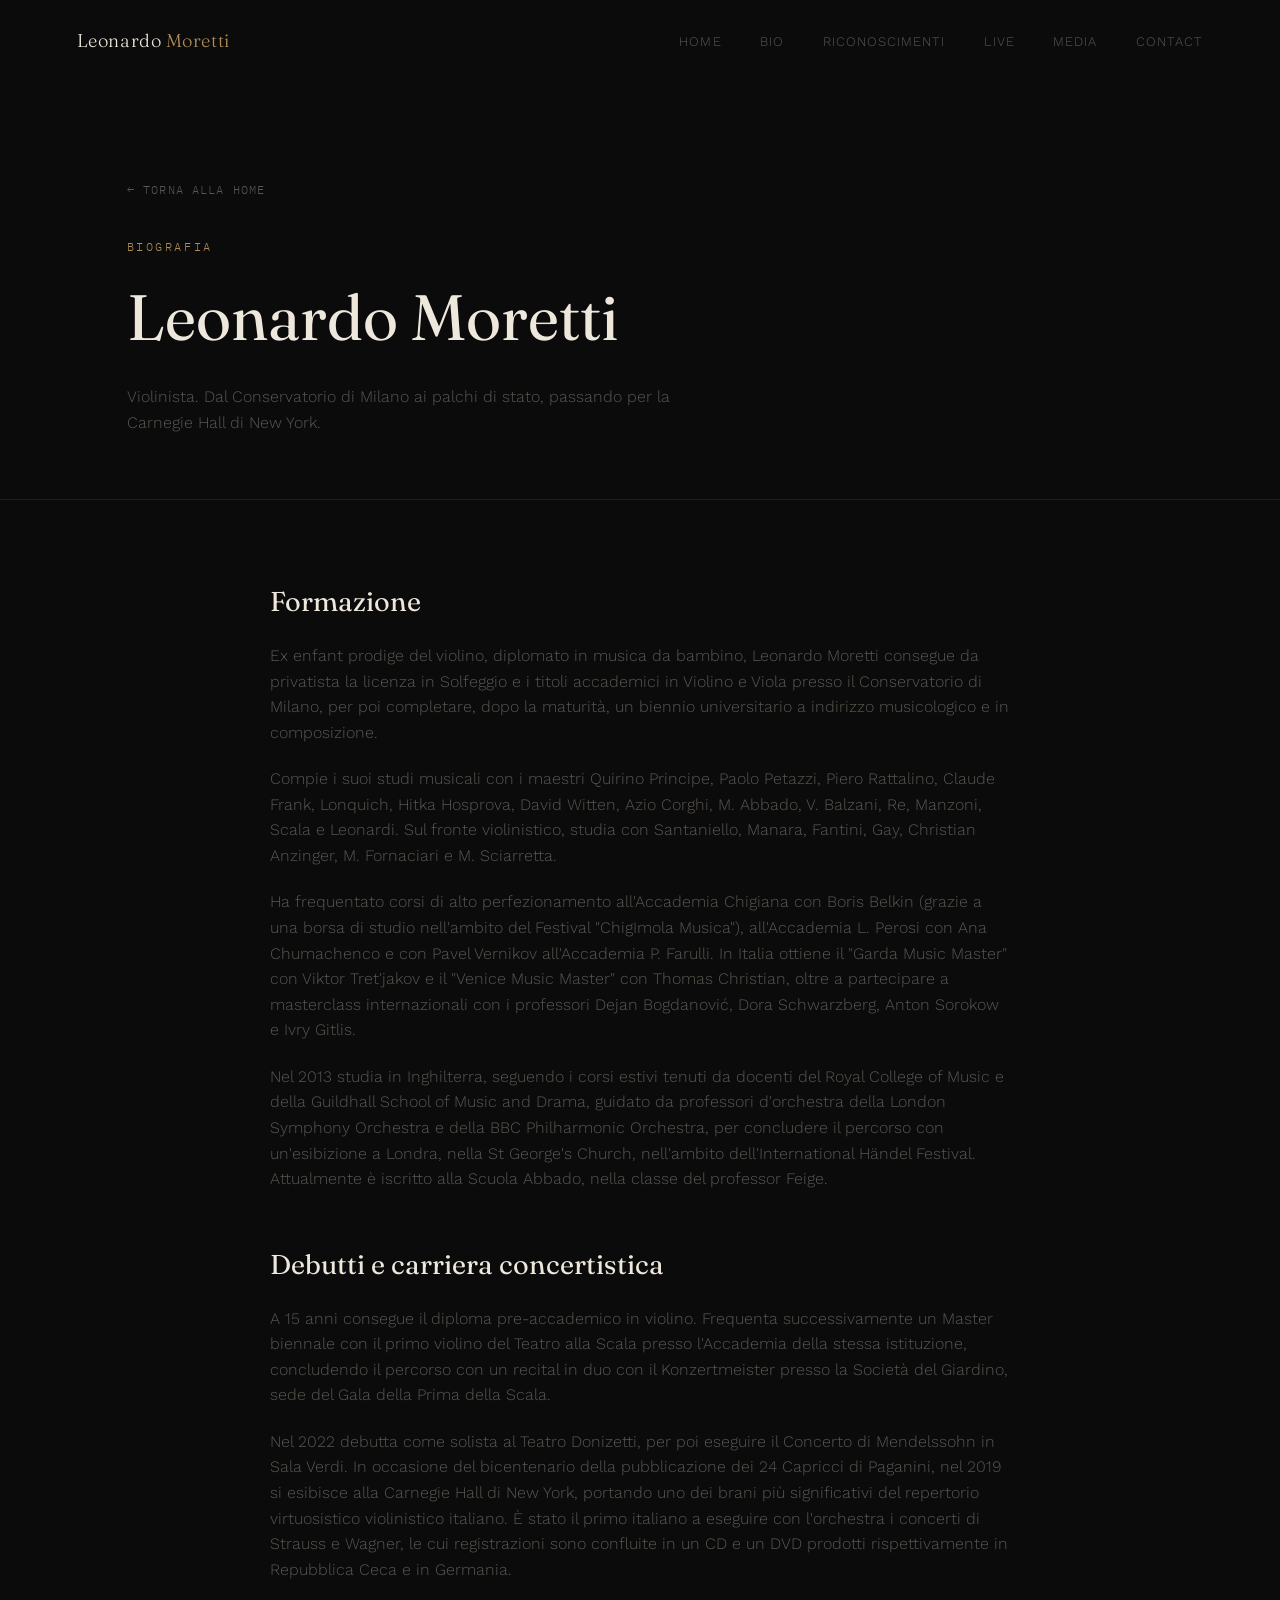
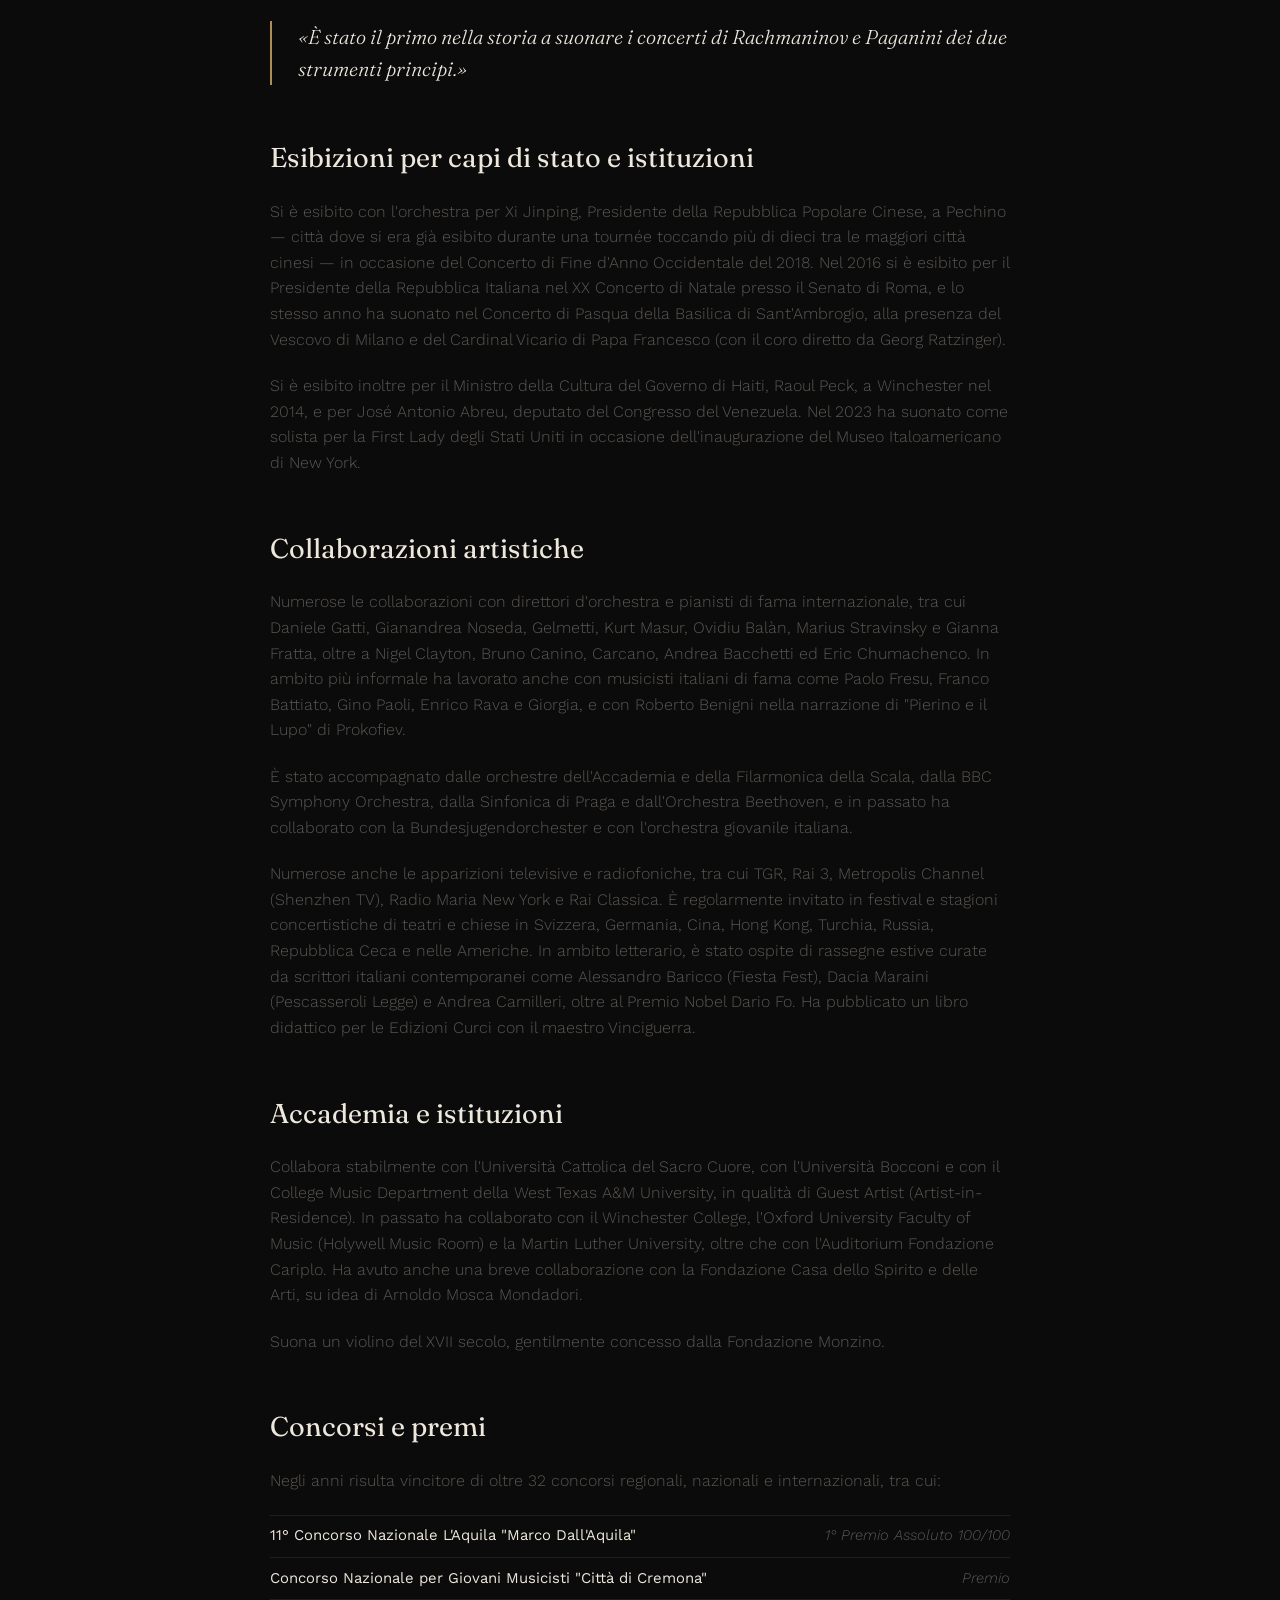
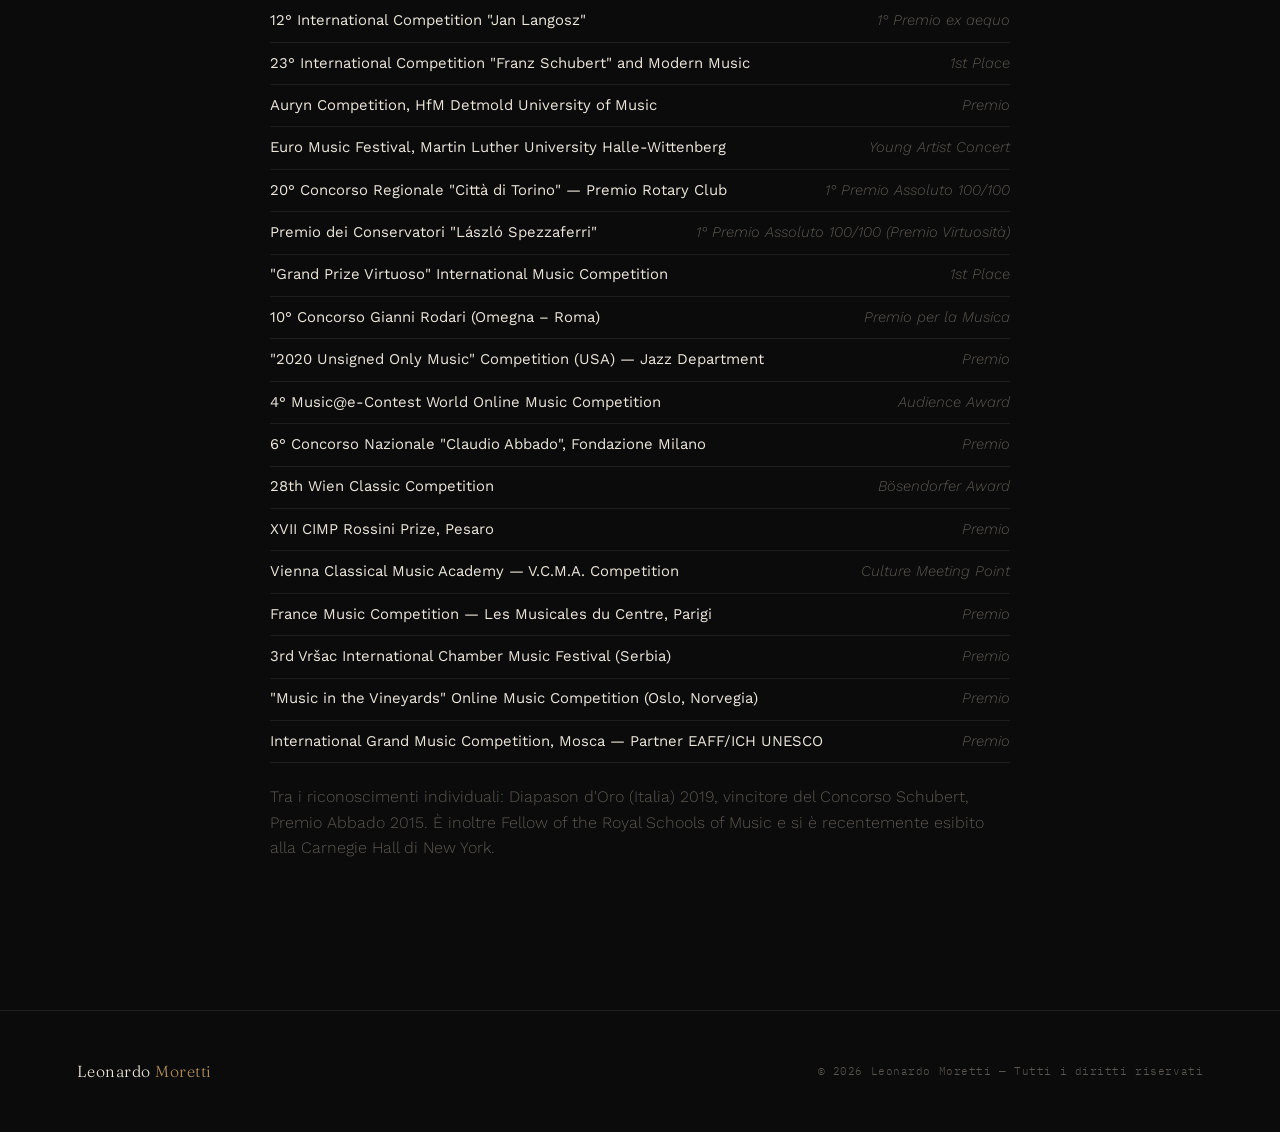
==== biografia.html @ a70b2c9a "Sito Leonardo Moretti: home, biografia, media, contatti" ====
<!DOCTYPE html>
<html lang="it">
<head>
<meta charset="UTF-8">
<meta name="viewport" content="width=device-width, initial-scale=1.0">
<title>Biografia — Leonardo Moretti</title>
<meta name="description" content="Biografia completa di Leonardo Moretti, violinista: formazione, debutti, esibizioni per capi di stato, collaborazioni e premi internazionali.">

<link rel="preconnect" href="https://fonts.googleapis.com">
<link rel="preconnect" href="https://fonts.gstatic.com" crossorigin>
<link href="https://fonts.googleapis.com/css2?family=Fraunces:opsz,wght@9..144,300;9..144,400;9..144,500;9..144,600&family=Work+Sans:wght@300;400;500;600&family=IBM+Plex+Mono:wght@400;500&display=swap" rel="stylesheet">
<link rel="stylesheet" href="css/styles.css">
</head>
<body>

<header id="siteHeader">
  <a href="index.html#top" class="logo">Leonardo <span>Moretti</span></a>
  <nav id="mainNav">
    <ul>
      <li><a href="index.html#top">Home</a></li>
      <li><a href="index.html#bio">Bio</a></li>
      <li><a href="index.html#awards">Riconoscimenti</a></li>
      <li><a href="index.html#live">Live</a></li>
      <li><a href="media.html">Media</a></li>
      <li><a href="contatti.html">Contact</a></li>
    </ul>
  </nav>
  <button class="nav-toggle" id="navToggle" aria-label="Apri il menu">
    <span></span><span></span><span></span>
  </button>
</header>

<main>
  <section class="page-hero">
    <div class="wrap">
      <a href="index.html#bio" class="back-link">← Torna alla home</a>
      <div class="eyebrow">Biografia</div>
      <h1>Leonardo Moretti</h1>
      <p>Violinista. Dal Conservatorio di Milano ai palchi di stato, passando per la Carnegie Hall di New York.</p>
    </div>
  </section>

  <article class="bio-article wrap">

    <h2>Formazione</h2>
    <p>Ex enfant prodige del violino, diplomato in musica da bambino, Leonardo Moretti consegue da privatista la licenza in Solfeggio e i titoli accademici in Violino e Viola presso il Conservatorio di Milano, per poi completare, dopo la maturità, un biennio universitario a indirizzo musicologico e in composizione.</p>
    <p>Compie i suoi studi musicali con i maestri Quirino Principe, Paolo Petazzi, Piero Rattalino, Claude Frank, Lonquich, Hitka Hosprova, David Witten, Azio Corghi, M. Abbado, V. Balzani, Re, Manzoni, Scala e Leonardi. Sul fronte violinistico, studia con Santaniello, Manara, Fantini, Gay, Christian Anzinger, M. Fornaciari e M. Sciarretta.</p>
    <p>Ha frequentato corsi di alto perfezionamento all'Accademia Chigiana con Boris Belkin (grazie a una borsa di studio nell'ambito del Festival "ChigImola Musica"), all'Accademia L. Perosi con Ana Chumachenco e con Pavel Vernikov all'Accademia P. Farulli. In Italia ottiene il "Garda Music Master" con Viktor Tret'jakov e il "Venice Music Master" con Thomas Christian, oltre a partecipare a masterclass internazionali con i professori Dejan Bogdanović, Dora Schwarzberg, Anton Sorokow e Ivry Gitlis.</p>
    <p>Nel 2013 studia in Inghilterra, seguendo i corsi estivi tenuti da docenti del Royal College of Music e della Guildhall School of Music and Drama, guidato da professori d'orchestra della London Symphony Orchestra e della BBC Philharmonic Orchestra, per concludere il percorso con un'esibizione a Londra, nella St George's Church, nell'ambito dell'International Händel Festival. Attualmente è iscritto alla Scuola Abbado, nella classe del professor Feige.</p>

    <h2>Debutti e carriera concertistica</h2>
    <p>A 15 anni consegue il diploma pre-accademico in violino. Frequenta successivamente un Master biennale con il primo violino del Teatro alla Scala presso l'Accademia della stessa istituzione, concludendo il percorso con un recital in duo con il Konzertmeister presso la Società del Giardino, sede del Gala della Prima della Scala.</p>
    <p>Nel 2022 debutta come solista al Teatro Donizetti, per poi eseguire il Concerto di Mendelssohn in Sala Verdi. In occasione del bicentenario della pubblicazione dei 24 Capricci di Paganini, nel 2019 si esibisce alla Carnegie Hall di New York, portando uno dei brani più significativi del repertorio virtuosistico violinistico italiano. È stato il primo italiano a eseguire con l'orchestra i concerti di Strauss e Wagner, le cui registrazioni sono confluite in un CD e un DVD prodotti rispettivamente in Repubblica Ceca e in Germania.</p>

    <blockquote>
      «È stato il primo nella storia a suonare i concerti di Rachmaninov e Paganini dei due strumenti principi.»
    </blockquote>

    <h2>Esibizioni per capi di stato e istituzioni</h2>
    <p>Si è esibito con l'orchestra per Xi Jinping, Presidente della Repubblica Popolare Cinese, a Pechino — città dove si era già esibito durante una tournée toccando più di dieci tra le maggiori città cinesi — in occasione del Concerto di Fine d'Anno Occidentale del 2018. Nel 2016 si è esibito per il Presidente della Repubblica Italiana nel XX Concerto di Natale presso il Senato di Roma, e lo stesso anno ha suonato nel Concerto di Pasqua della Basilica di Sant'Ambrogio, alla presenza del Vescovo di Milano e del Cardinal Vicario di Papa Francesco (con il coro diretto da Georg Ratzinger).</p>
    <p>Si è esibito inoltre per il Ministro della Cultura del Governo di Haiti, Raoul Peck, a Winchester nel 2014, e per José Antonio Abreu, deputato del Congresso del Venezuela. Nel 2023 ha suonato come solista per la First Lady degli Stati Uniti in occasione dell'inaugurazione del Museo Italoamericano di New York.</p>

    <h2>Collaborazioni artistiche</h2>
    <p>Numerose le collaborazioni con direttori d'orchestra e pianisti di fama internazionale, tra cui Daniele Gatti, Gianandrea Noseda, Gelmetti, Kurt Masur, Ovidiu Balàn, Marius Stravinsky e Gianna Fratta, oltre a Nigel Clayton, Bruno Canino, Carcano, Andrea Bacchetti ed Eric Chumachenco. In ambito più informale ha lavorato anche con musicisti italiani di fama come Paolo Fresu, Franco Battiato, Gino Paoli, Enrico Rava e Giorgia, e con Roberto Benigni nella narrazione di "Pierino e il Lupo" di Prokofiev.</p>
    <p>È stato accompagnato dalle orchestre dell'Accademia e della Filarmonica della Scala, dalla BBC Symphony Orchestra, dalla Sinfonica di Praga e dall'Orchestra Beethoven, e in passato ha collaborato con la Bundesjugendorchester e con l'orchestra giovanile italiana.</p>
    <p>Numerose anche le apparizioni televisive e radiofoniche, tra cui TGR, Rai 3, Metropolis Channel (Shenzhen TV), Radio Maria New York e Rai Classica. È regolarmente invitato in festival e stagioni concertistiche di teatri e chiese in Svizzera, Germania, Cina, Hong Kong, Turchia, Russia, Repubblica Ceca e nelle Americhe. In ambito letterario, è stato ospite di rassegne estive curate da scrittori italiani contemporanei come Alessandro Baricco (Fiesta Fest), Dacia Maraini (Pescasseroli Legge) e Andrea Camilleri, oltre al Premio Nobel Dario Fo. Ha pubblicato un libro didattico per le Edizioni Curci con il maestro Vinciguerra.</p>

    <h2>Accademia e istituzioni</h2>
    <p>Collabora stabilmente con l'Università Cattolica del Sacro Cuore, con l'Università Bocconi e con il College Music Department della West Texas A&amp;M University, in qualità di Guest Artist (Artist-in-Residence). In passato ha collaborato con il Winchester College, l'Oxford University Faculty of Music (Holywell Music Room) e la Martin Luther University, oltre che con l'Auditorium Fondazione Cariplo. Ha avuto anche una breve collaborazione con la Fondazione Casa dello Spirito e delle Arti, su idea di Arnoldo Mosca Mondadori.</p>
    <p>Suona un violino del XVII secolo, gentilmente concesso dalla Fondazione Monzino.</p>

    <h2 id="premi">Concorsi e premi</h2>
    <p>Negli anni risulta vincitore di oltre 32 concorsi regionali, nazionali e internazionali, tra cui:</p>
    <ul>
      <li><b>11° Concorso Nazionale L'Aquila "Marco Dall'Aquila"</b><em>1° Premio Assoluto 100/100</em></li>
      <li><b>Concorso Nazionale per Giovani Musicisti "Città di Cremona"</b><em>Premio</em></li>
      <li><b>12° International Competition "Jan Langosz"</b><em>1° Premio ex aequo</em></li>
      <li><b>23° International Competition "Franz Schubert" and Modern Music</b><em>1st Place</em></li>
      <li><b>Auryn Competition, HfM Detmold University of Music</b><em>Premio</em></li>
      <li><b>Euro Music Festival, Martin Luther University Halle-Wittenberg</b><em>Young Artist Concert</em></li>
      <li><b>20° Concorso Regionale "Città di Torino" — Premio Rotary Club</b><em>1° Premio Assoluto 100/100</em></li>
      <li><b>Premio dei Conservatori "László Spezzaferri"</b><em>1° Premio Assoluto 100/100 (Premio Virtuosità)</em></li>
      <li><b>"Grand Prize Virtuoso" International Music Competition</b><em>1st Place</em></li>
      <li><b>10° Concorso Gianni Rodari (Omegna – Roma)</b><em>Premio per la Musica</em></li>
      <li><b>"2020 Unsigned Only Music" Competition (USA) — Jazz Department</b><em>Premio</em></li>
      <li><b>4° Music@e-Contest World Online Music Competition</b><em>Audience Award</em></li>
      <li><b>6° Concorso Nazionale "Claudio Abbado", Fondazione Milano</b><em>Premio</em></li>
      <li><b>28th Wien Classic Competition</b><em>Bösendorfer Award</em></li>
      <li><b>XVII CIMP Rossini Prize, Pesaro</b><em>Premio</em></li>
      <li><b>Vienna Classical Music Academy — V.C.M.A. Competition</b><em>Culture Meeting Point</em></li>
      <li><b>France Music Competition — Les Musicales du Centre, Parigi</b><em>Premio</em></li>
      <li><b>3rd Vršac International Chamber Music Festival (Serbia)</b><em>Premio</em></li>
      <li><b>"Music in the Vineyards" Online Music Competition (Oslo, Norvegia)</b><em>Premio</em></li>
      <li><b>International Grand Music Competition, Mosca — Partner EAFF/ICH UNESCO</b><em>Premio</em></li>
    </ul>
    <p>Tra i riconoscimenti individuali: Diapason d'Oro (Italia) 2019, vincitore del Concorso Schubert, Premio Abbado 2015. È inoltre Fellow of the Royal Schools of Music e si è recentemente esibito alla Carnegie Hall di New York.</p>

  </article>
</main>

<footer>
  <a href="index.html#top" class="logo">Leonardo <span style="color:var(--gold);">Moretti</span></a>
  <small>© 2026 Leonardo Moretti — Tutti i diritti riservati</small>
</footer>

<script src="js/main.js"></script>
</body>
</html>
---- css/styles.css ----
:root{
    --bg:        #0b0b0c;
    --bg-panel:  #141416;
    --ivory:     #ede7dc;
    --ivory-dim: #a9a29580;
    --gold:      #b08d57;
    --gold-dim:  #b08d5766;
    --crimson:   #6e2c2c;
    --line:      #ffffff14;

    --display: 'Fraunces', serif;
    --body:    'Work Sans', sans-serif;
    --mono:    'IBM Plex Mono', monospace;
  }

  *{ margin:0; padding:0; box-sizing:border-box; }

  html{ scroll-behavior:smooth; }

  body{
    background:var(--bg);
    color:var(--ivory);
    font-family:var(--body);
    font-weight:300;
    line-height:1.6;
    overflow-x:hidden;
  }

  @media (prefers-reduced-motion: reduce){
    html{ scroll-behavior:auto; }
    *{ animation-duration:0.01ms !important; transition-duration:0.01ms !important; }
  }

  a{ color:inherit; text-decoration:none; }
  img{ display:block; max-width:100%; }

  ::selection{ background:var(--gold-dim); color:var(--ivory); }

  a:focus-visible, button:focus-visible{
    outline:1px solid var(--gold);
    outline-offset:4px;
  }

  .wrap{
    max-width:1180px;
    margin:0 auto;
    padding:0 6vw;
  }

  .eyebrow{
    font-family:var(--mono);
    font-size:.72rem;
    letter-spacing:.22em;
    text-transform:uppercase;
    color:var(--gold);
  }

  /* ---------- NAV ---------- */
  header{
    position:fixed;
    top:0; left:0; right:0;
    z-index:100;
    padding:1.6rem 6vw;
    display:flex;
    justify-content:space-between;
    align-items:center;
    transition:background .4s ease, padding .4s ease, border-color .4s ease;
    border-bottom:1px solid transparent;
  }
  header.scrolled{
    background:rgba(11,11,12,.86);
    backdrop-filter:blur(10px);
    padding:1.05rem 6vw;
    border-bottom:1px solid var(--line);
  }
  .logo{
    font-family:var(--display);
    font-size:1.15rem;
    letter-spacing:.03em;
  }
  .logo span{ color:var(--gold); }

  nav ul{
    list-style:none;
    display:flex;
    gap:2.4rem;
  }
  nav a{
    font-size:.82rem;
    letter-spacing:.08em;
    text-transform:uppercase;
    color:var(--ivory-dim);
    position:relative;
    transition:color .3s ease;
  }
  nav a::after{
    content:'';
    position:absolute;
    left:0; bottom:-6px;
    width:0; height:1px;
    background:var(--gold);
    transition:width .3s ease;
  }
  nav a:hover, nav a.active{ color:var(--ivory); }
  nav a:hover::after, nav a.active::after{ width:100%; }

  .nav-toggle{
    display:none;
    flex-direction:column;
    gap:5px;
    background:none;
    border:none;
    cursor:pointer;
    padding:8px;
  }
  .nav-toggle span{
    width:22px; height:1px; background:var(--ivory);
  }

  /* ---------- HERO ---------- */
  .hero{
    min-height:100svh;
    display:flex;
    align-items:flex-end;
    position:relative;
    padding:0 6vw 8vh;
    background:
      linear-gradient(180deg, #0b0b0cd9 0%, #0b0b0c00 38%, #0b0b0cf5 100%),
      url('../img/hero-bg.jpg');
    background-size:cover;
    background-position:center 15%;
  }
  @media (max-width:860px){
    .hero{ background-position:72% 15%; }
  }
  .hero-inner{ max-width:820px; }
  .hero .eyebrow{ opacity:0; animation:rise .8s .2s ease forwards; }
  .hero h1{
    font-family:var(--display);
    font-weight:400;
    font-size:clamp(2.8rem, 8vw, 6.4rem);
    line-height:.98;
    letter-spacing:-.01em;
    margin:.6rem 0 1.4rem;
    overflow:hidden;
  }
  .hero h1 span{
    display:block;
    transform:translateY(110%);
    animation:rise .9s .35s cubic-bezier(.16,1,.3,1) forwards;
  }
  .hero h1 span:nth-child(2){ animation-delay:.48s; color:var(--gold); font-style:italic; font-weight:300;}
  @keyframes rise{ to{ transform:translateY(0); opacity:1; } }
  .hero .eyebrow{ }
  .hero-sub{
    max-width:34ch;
    color:var(--ivory-dim);
    font-size:1rem;
    opacity:0;
    animation:fadein .9s .8s ease forwards;
  }
  @keyframes fadein{ to{ opacity:1; } }

  .hero-line{
    width:0;
    height:1px;
    background:var(--gold);
    margin:2rem 0;
    animation:linegrow 1.1s .95s cubic-bezier(.16,1,.3,1) forwards;
  }
  @keyframes linegrow{ to{ width:96px; } }

  .cta{
    display:inline-flex;
    align-items:center;
    gap:.7rem;
    font-family:var(--mono);
    font-size:.75rem;
    letter-spacing:.14em;
    text-transform:uppercase;
    color:var(--ivory);
    border:1px solid var(--gold-dim);
    padding:.9rem 1.6rem;
    transition:background .35s ease, border-color .35s ease;
    opacity:0;
    animation:fadein .9s 1.1s ease forwards;
  }
  .cta:hover{ background:var(--gold-dim); border-color:var(--gold); }

  .scroll-cue{
    position:absolute;
    right:6vw; bottom:4vh;
    font-family:var(--mono);
    font-size:.68rem;
    letter-spacing:.2em;
    color:var(--ivory-dim);
    display:flex;
    align-items:center;
    gap:.8rem;
  }
  .scroll-cue .stem{
    width:1px; height:34px;
    background:linear-gradient(var(--gold), transparent);
  }

  /* ---------- SECTION SHELL ---------- */
  section{
    padding:9rem 0;
    position:relative;
  }
  section + section{ border-top:1px solid var(--line); }

  .head-block{
    display:grid;
    grid-template-columns:1fr 1fr;
    gap:2rem;
    margin-bottom:4.5rem;
    align-items:end;
  }
  .head-block h2{
    font-family:var(--display);
    font-weight:400;
    font-size:clamp(2.2rem, 4.4vw, 3.4rem);
    margin-top:.5rem;
  }
  .head-block p{ color:var(--ivory-dim); max-width:46ch; }

  /* ---------- BIO ---------- */
  #bio .grid{
    display:grid;
    grid-template-columns:.85fr 1.15fr;
    gap:5vw;
    align-items:center;
  }
  .photo-panel{
    aspect-ratio:4/5;
    background:linear-gradient(155deg, #1c1a17 0%, #0b0b0c 70%);
    border:1px solid var(--line);
    position:relative;
    display:flex;
    align-items:center;
    justify-content:center;
    overflow:hidden;
  }
  .photo-panel::before{
    content:'';
    position:absolute; inset:0;
    background:repeating-linear-gradient(115deg, transparent 0 40px, #ffffff05 40px 41px);
  }
  .photo-label{
    font-family:var(--mono);
    font-size:.68rem;
    letter-spacing:.14em;
    color:var(--ivory-dim);
    text-transform:uppercase;
    text-align:center;
    padding:0 2rem;
  }
  #bio .copy p{ margin-bottom:1.3rem; color:var(--ivory-dim); max-width:52ch; }
  #bio .copy p:first-of-type{ color:var(--ivory); font-size:1.08rem; }

  .stat-row{
    display:flex;
    gap:2.6rem;
    margin-top:2.6rem;
    flex-wrap:wrap;
  }
  .stat b{
    display:block;
    font-family:var(--display);
    font-size:1.9rem;
    color:var(--gold);
  }
  .stat span{
    font-family:var(--mono);
    font-size:.7rem;
    letter-spacing:.1em;
    text-transform:uppercase;
    color:var(--ivory-dim);
  }

  /* ---------- LIVE ---------- */
  .date-row{
    display:grid;
    grid-template-columns:110px 1fr auto 130px;
    gap:2rem;
    align-items:center;
    padding:1.8rem 0;
    border-top:1px solid var(--line);
    transition:background .3s ease;
  }
  .date-row:last-child{ border-bottom:1px solid var(--line); }
  .date-row:hover{ background:#ffffff05; }
  .date-num{
    font-family:var(--mono);
    color:var(--gold);
    font-size:.85rem;
  }
  .date-num small{ display:block; color:var(--ivory-dim); font-size:.7rem; margin-top:.2rem;}
  .date-info h3{
    font-family:var(--display);
    font-weight:400;
    font-size:1.35rem;
    margin-bottom:.35rem;
  }
  .date-info span{
    font-size:.85rem;
    color:var(--ivory-dim);
  }
  .date-tag{
    font-family:var(--mono);
    font-size:.68rem;
    letter-spacing:.1em;
    text-transform:uppercase;
    color:var(--ivory-dim);
    border:1px solid var(--line);
    padding:.4rem .8rem;
    white-space:nowrap;
  }
  .date-link{
    font-family:var(--mono);
    font-size:.75rem;
    letter-spacing:.08em;
    text-transform:uppercase;
    color:var(--ivory);
    text-align:right;
    position:relative;
  }
  .date-link::after{ content:'→'; margin-left:.4rem; transition:margin .3s ease; }
  .date-row:hover .date-link::after{ margin-left:.8rem; }

  /* ---------- MEDIA ---------- */
  .media-grid{
    display:grid;
    grid-template-columns:repeat(3, 1fr);
    gap:1px;
    background:var(--line);
    border:1px solid var(--line);
  }
  .media-tile{
    aspect-ratio:1/1;
    background:var(--bg-panel);
    display:flex;
    align-items:center;
    justify-content:center;
    position:relative;
    cursor:pointer;
    overflow:hidden;
  }
  .media-tile::before{
    content:'';
    position:absolute; inset:0;
    background:linear-gradient(160deg, #1c1a17, #0b0b0c);
    transition:transform .6s cubic-bezier(.16,1,.3,1);
  }
  .media-tile:hover::before{ transform:scale(1.08); }
  .media-tile span{
    position:relative;
    font-family:var(--mono);
    font-size:.68rem;
    letter-spacing:.12em;
    text-transform:uppercase;
    color:var(--ivory-dim);
  }
  .media-tile.video span::before{
    content:'▶';
    display:block;
    font-size:1.1rem;
    color:var(--gold);
    margin-bottom:.5rem;
  }

  /* ---------- AWARDS ---------- */
  .pull-quote{
    border-left:2px solid var(--gold);
    padding-left:2rem;
    font-family:var(--display);
    font-style:italic;
    font-weight:400;
    font-size:clamp(1.3rem, 2.6vw, 1.9rem);
    line-height:1.4;
    color:var(--ivory);
    max-width:62ch;
    margin-bottom:4.5rem;
  }
  .pull-quote span{
    display:block;
    margin-top:.9rem;
    font-family:var(--mono);
    font-style:normal;
    font-size:.68rem;
    letter-spacing:.12em;
    text-transform:uppercase;
    color:var(--ivory-dim);
  }
  .awards-grid{
    display:grid;
    grid-template-columns:1fr 1fr;
    gap:5vw;
  }
  .award-col h3{
    font-family:var(--display);
    font-weight:400;
    font-size:1.15rem;
    margin-bottom:.4rem;
  }
  .award-list{ list-style:none; }
  .award-list li{
    padding:.95rem 0;
    border-top:1px solid var(--line);
    display:flex;
    justify-content:space-between;
    gap:1.2rem;
    font-size:.88rem;
    color:var(--ivory-dim);
  }
  .award-list li:last-child{ border-bottom:1px solid var(--line); }
  .award-list li b{ color:var(--ivory); font-weight:400; }
  .award-list li em{
    font-style:normal;
    font-family:var(--mono);
    font-size:.72rem;
    color:var(--gold);
    white-space:nowrap;
  }
  .tag-strip{
    display:flex;
    flex-wrap:wrap;
    gap:.7rem;
    margin-top:1rem;
  }
  .tag-strip span{
    font-family:var(--mono);
    font-size:.7rem;
    letter-spacing:.08em;
    text-transform:uppercase;
    color:var(--ivory-dim);
    border:1px solid var(--line);
    padding:.5rem .9rem;
  }
  .collab-block{ margin-top:4rem; }

  /* ---------- PAGE HEADER (biografia, media, contatti) ---------- */
  .page-hero{
    padding:11rem 0 4rem;
    border-bottom:1px solid var(--line);
  }
  .page-hero h1{
    font-family:var(--display);
    font-weight:400;
    font-size:clamp(2.4rem, 5.5vw, 4rem);
    margin-top:.6rem;
  }
  .page-hero p{ color:var(--ivory-dim); max-width:56ch; margin-top:1rem; }
  .back-link{
    display:inline-flex;
    align-items:center;
    gap:.5rem;
    font-family:var(--mono);
    font-size:.72rem;
    letter-spacing:.1em;
    text-transform:uppercase;
    color:var(--ivory-dim);
    margin-bottom:2.4rem;
    transition:color .3s ease;
  }
  .back-link:hover{ color:var(--gold); }

  /* ---------- BIOGRAFIA COMPLETA ---------- */
  .bio-article{
    max-width:740px;
    margin:0 auto;
    padding:5rem 0 8rem;
  }
  .bio-article h2{
    font-family:var(--display);
    font-weight:400;
    font-size:1.7rem;
    margin:3.2rem 0 1.2rem;
    color:var(--ivory);
  }
  .bio-article h2:first-of-type{ margin-top:0; }
  .bio-article p{
    color:var(--ivory-dim);
    margin-bottom:1.3rem;
    font-size:1rem;
  }
  .bio-article blockquote{
    border-left:2px solid var(--gold);
    padding-left:1.6rem;
    font-family:var(--display);
    font-style:italic;
    font-size:1.25rem;
    color:var(--ivory);
    margin:2.4rem 0;
  }
  .bio-article ul{
    list-style:none;
    margin-bottom:1.3rem;
  }
  .bio-article ul li{
    color:var(--ivory-dim);
    padding:.55rem 0;
    border-top:1px solid var(--line);
    font-size:.93rem;
    display:flex;
    justify-content:space-between;
    gap:1rem;
  }
  .bio-article ul li:last-child{ border-bottom:1px solid var(--line); }
  .bio-article ul li b{ color:var(--ivory); font-weight:400; }
  .bio-article .tag-strip span{ margin-bottom:.3rem; }

  /* ---------- VIDEO GRID (media page) ---------- */
  .video-grid{
    display:grid;
    grid-template-columns:repeat(2, 1fr);
    gap:2.4rem;
    padding-bottom:6rem;
  }
  .video-card{ }
  .video-frame{
    position:relative;
    aspect-ratio:16/9;
    background:linear-gradient(155deg, #1c1a17 0%, #0b0b0c 70%);
    border:1px solid var(--line);
    overflow:hidden;
    margin-bottom:1.1rem;
  }
  .video-frame iframe{
    position:absolute; inset:0;
    width:100%; height:100%;
    border:none;
  }
  .video-frame .placeholder-note{
    position:absolute; inset:0;
    display:flex;
    flex-direction:column;
    align-items:center;
    justify-content:center;
    gap:.8rem;
    text-align:center;
    padding:1.5rem;
  }
  .play-icon{
    width:52px; height:52px;
    border:1px solid var(--gold-dim);
    border-radius:50%;
    display:flex;
    align-items:center;
    justify-content:center;
    color:var(--gold);
    font-size:1rem;
  }
  .placeholder-note span{
    font-family:var(--mono);
    font-size:.68rem;
    letter-spacing:.1em;
    text-transform:uppercase;
    color:var(--ivory-dim);
    max-width:28ch;
  }
  .video-card h3{
    font-family:var(--display);
    font-weight:400;
    font-size:1.2rem;
    margin-bottom:.4rem;
  }
  .video-card p{
    color:var(--ivory-dim);
    font-size:.88rem;
  }

  /* ---------- CONTACT ---------- */
  #contact .grid{
    display:grid;
    grid-template-columns:1fr 1fr;
    gap:6vw;
  }
  .field{
    margin-bottom:1.8rem;
  }
  .field label{
    display:block;
    font-family:var(--mono);
    font-size:.68rem;
    letter-spacing:.12em;
    text-transform:uppercase;
    color:var(--ivory-dim);
    margin-bottom:.6rem;
  }
  .field input, .field textarea{
    width:100%;
    background:transparent;
    border:none;
    border-bottom:1px solid var(--line);
    color:var(--ivory);
    font-family:var(--body);
    font-size:1rem;
    padding:.6rem 0;
    transition:border-color .3s ease;
  }
  .field input:focus, .field textarea:focus{
    outline:none;
    border-color:var(--gold);
  }
  .field textarea{ resize:vertical; min-height:100px; }

  .submit-btn{
    font-family:var(--mono);
    font-size:.75rem;
    letter-spacing:.14em;
    text-transform:uppercase;
    color:var(--bg);
    background:var(--gold);
    border:none;
    padding:1rem 2.2rem;
    cursor:pointer;
    transition:opacity .3s ease;
  }
  .submit-btn:hover{ opacity:.85; }

  .contact-side h3{
    font-family:var(--display);
    font-size:1.6rem;
    font-weight:400;
    margin-bottom:1.2rem;
  }
  .contact-side p{ color:var(--ivory-dim); margin-bottom:2rem; max-width:38ch; }

  .contact-list{ list-style:none; }
  .contact-list li{
    padding:1rem 0;
    border-top:1px solid var(--line);
    display:flex;
    justify-content:space-between;
    font-size:.9rem;
  }
  .contact-list li:last-child{ border-bottom:1px solid var(--line); }
  .contact-list span:first-child{ color:var(--ivory-dim); }

  .social-row{
    display:flex;
    gap:1.6rem;
    margin-top:2.4rem;
  }
  .social-row a{
    font-family:var(--mono);
    font-size:.72rem;
    letter-spacing:.1em;
    text-transform:uppercase;
    color:var(--ivory-dim);
    border-bottom:1px solid transparent;
    transition:color .3s ease, border-color .3s ease;
  }
  .social-row a:hover{ color:var(--gold); border-color:var(--gold); }

  /* ---------- FOOTER ---------- */
  footer{
    padding:3rem 6vw;
    border-top:1px solid var(--line);
    display:flex;
    justify-content:space-between;
    align-items:center;
    flex-wrap:wrap;
    gap:1rem;
  }
  footer .logo{ font-size:1rem; }
  footer small{
    font-family:var(--mono);
    font-size:.7rem;
    color:var(--ivory-dim);
    letter-spacing:.05em;
  }

  /* ---------- RESPONSIVE ---------- */
  @media (max-width:860px){
    nav{ display:none; position:fixed; inset:0; top:64px; background:var(--bg); z-index:99; padding:3rem 6vw;}
    nav.open{ display:block; }
    nav ul{ flex-direction:column; gap:1.6rem; }
    nav a{ font-size:1.1rem; }
    .nav-toggle{ display:flex; }

    .head-block{ grid-template-columns:1fr; gap:1rem; }
    #bio .grid{ grid-template-columns:1fr; }
    .photo-panel{ aspect-ratio:16/10; }
    .awards-grid{ grid-template-columns:1fr; gap:3rem; }
    .pull-quote{ padding-left:1.2rem; }
    .date-row{ grid-template-columns:1fr; gap:.6rem; text-align:left; }
    .date-link{ text-align:left; }
    .media-grid{ grid-template-columns:repeat(2, 1fr); }
    #contact .grid{ grid-template-columns:1fr; }
    section{ padding:5.5rem 0; }
    .video-grid{ grid-template-columns:1fr; }
    .page-hero{ padding:9rem 0 3rem; }
  }
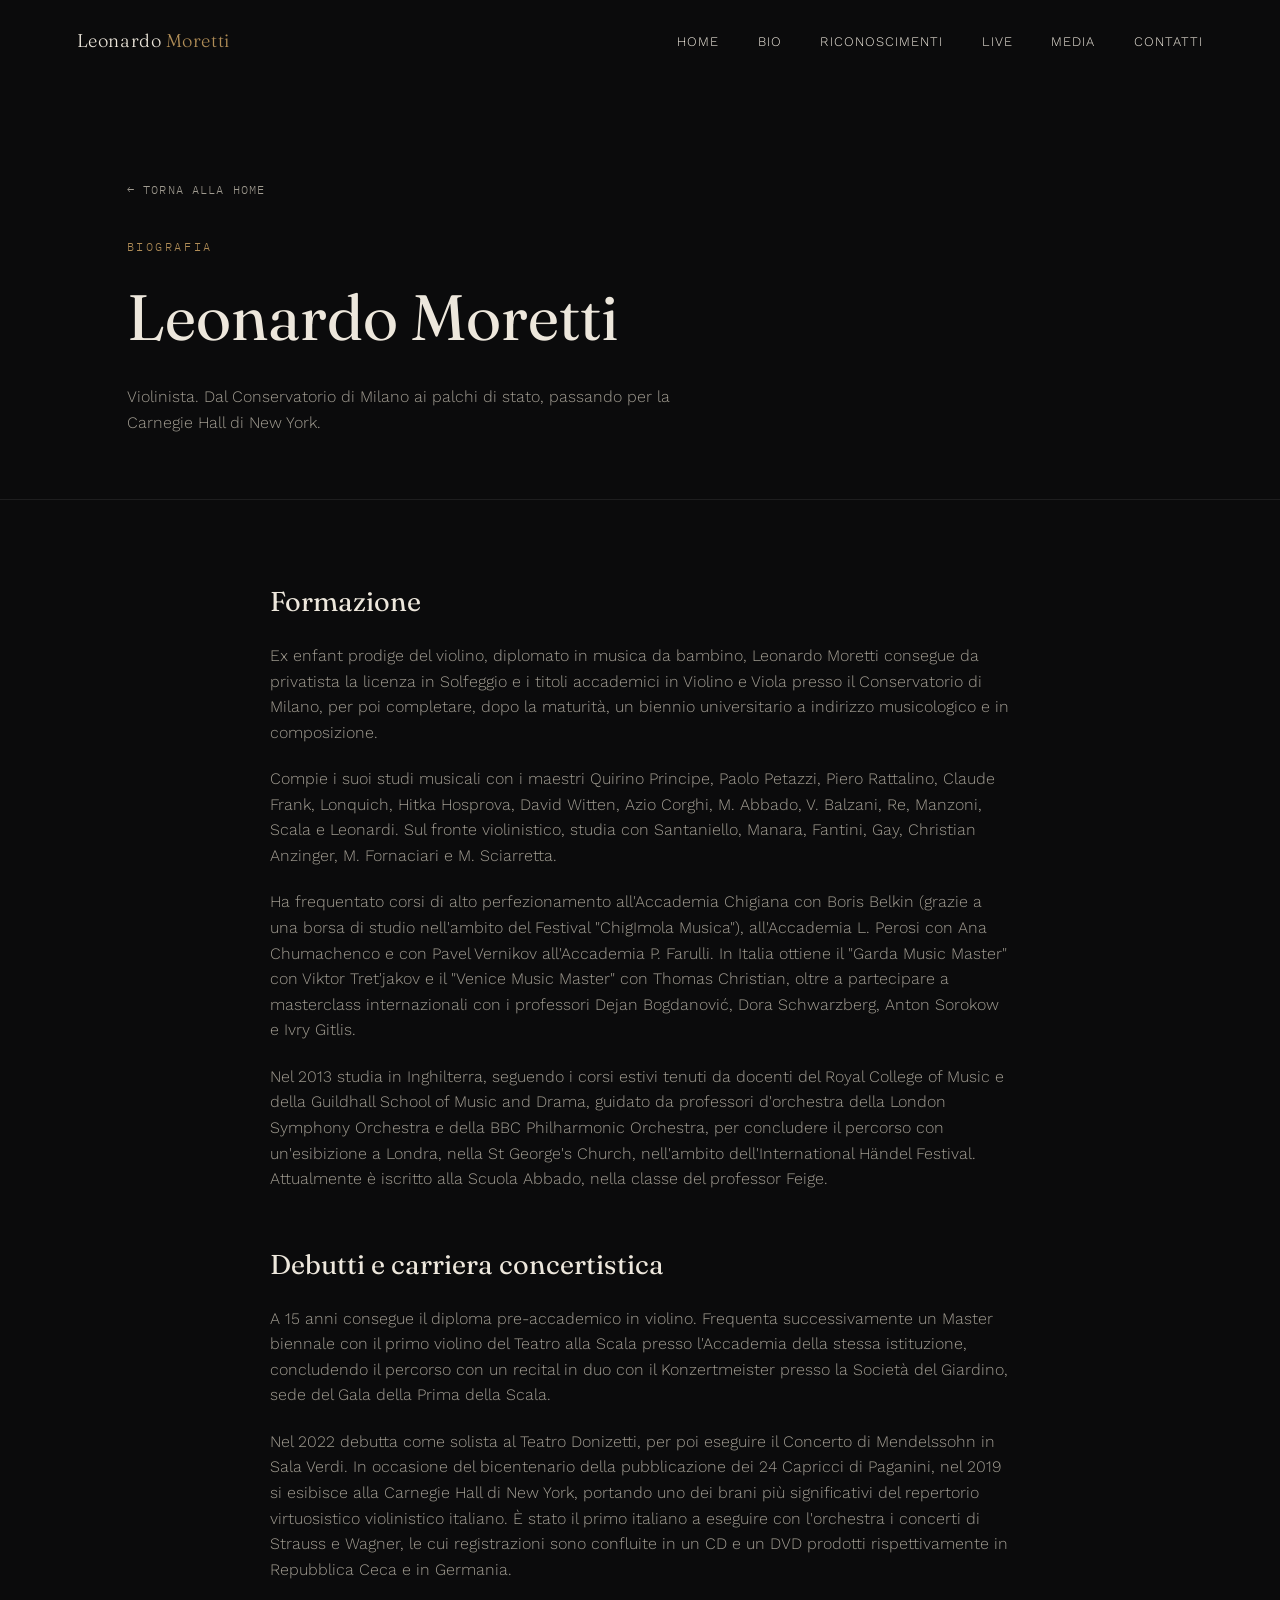
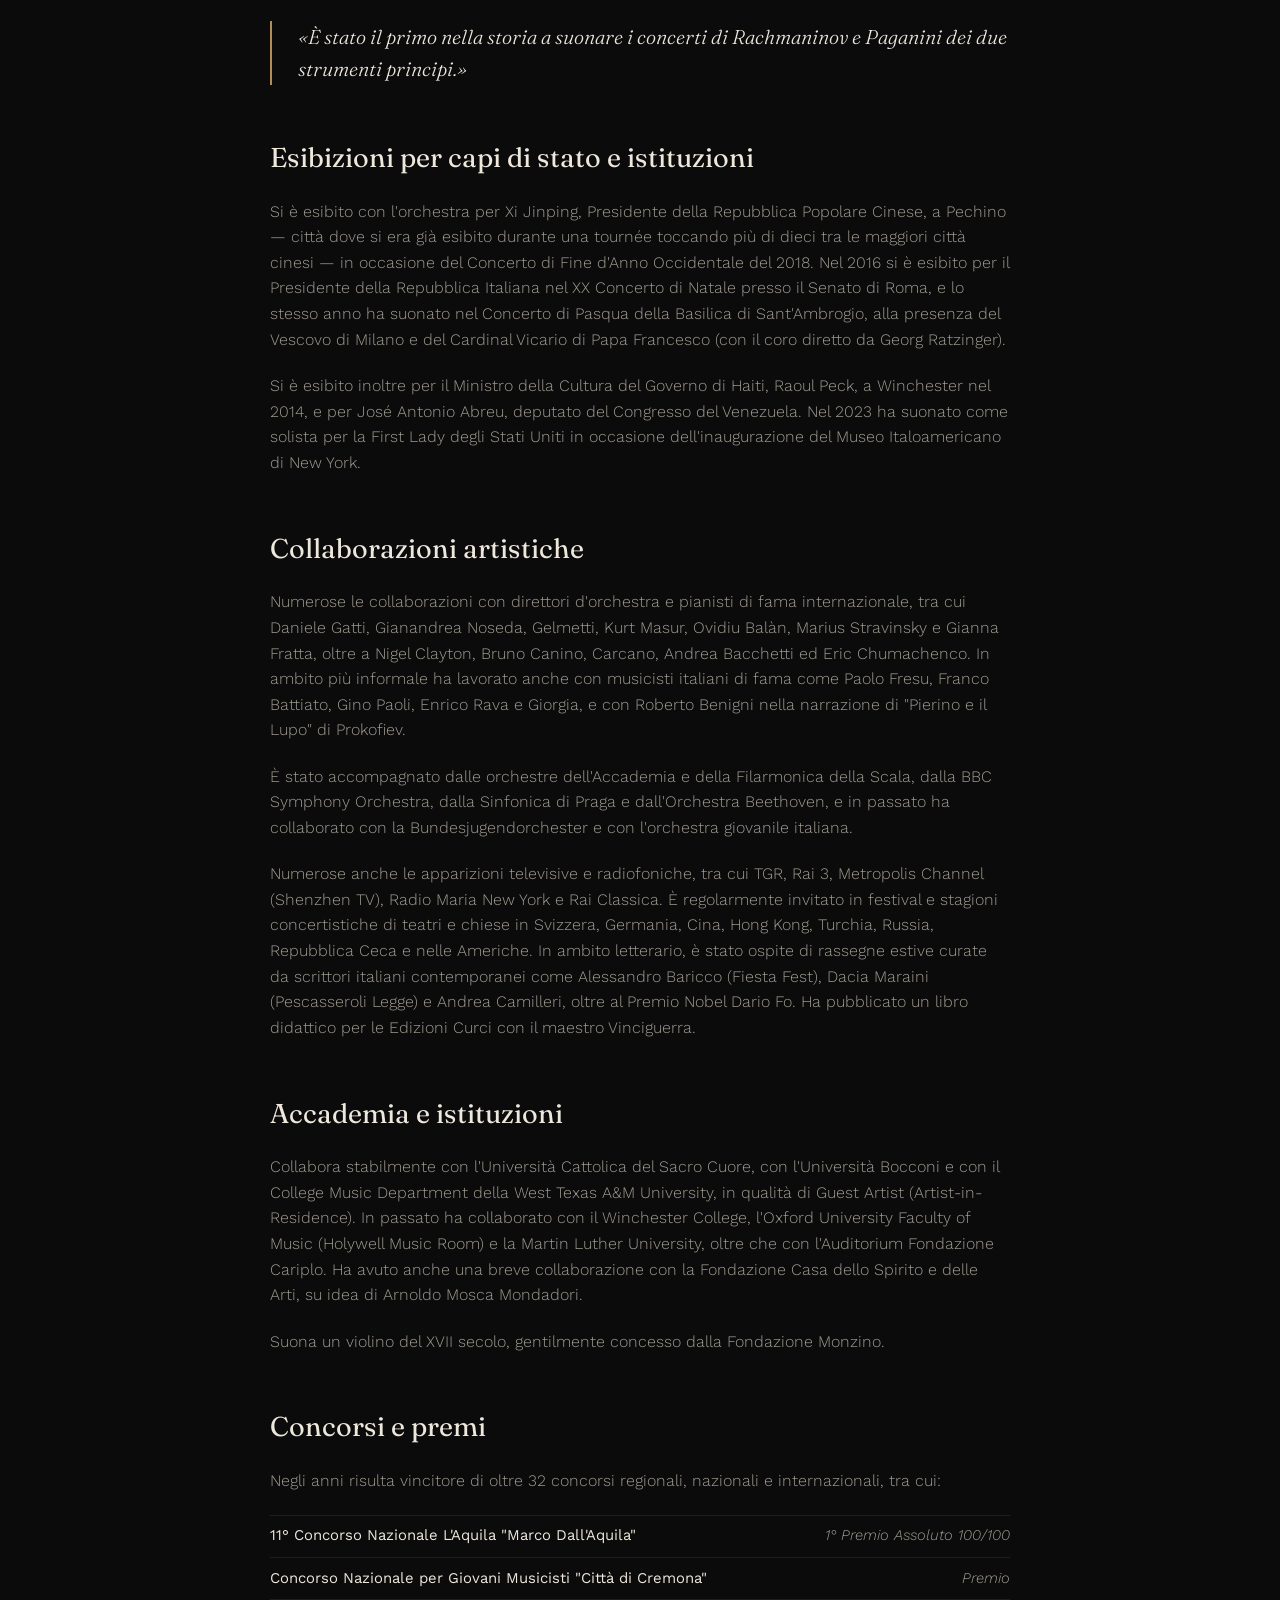
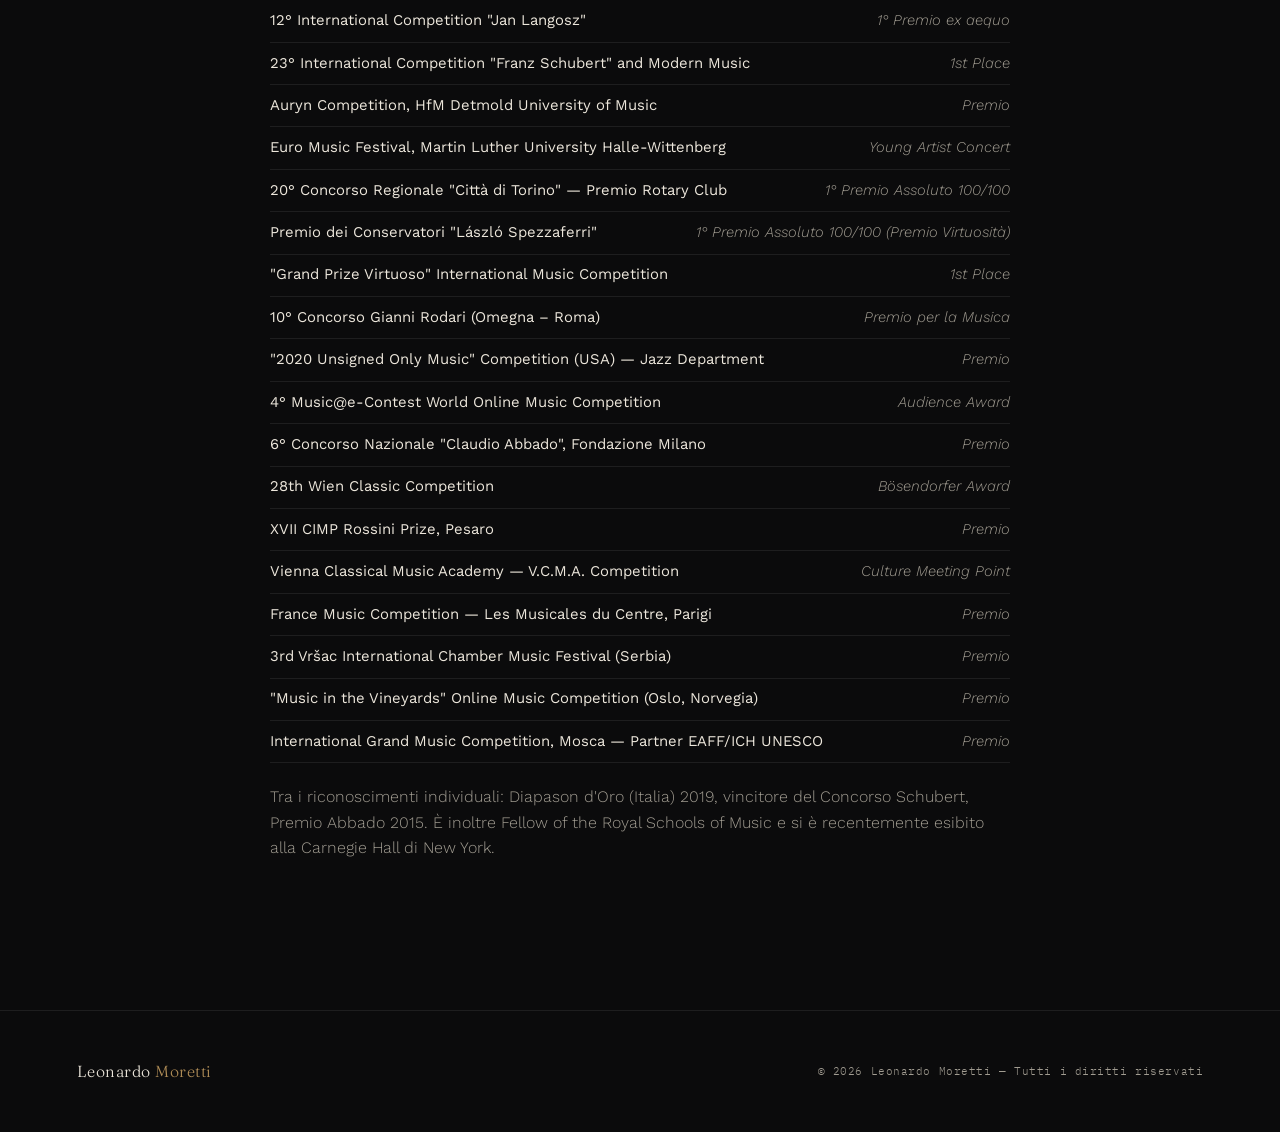
==== commit f54ffa2e: "Sostituisco Contact con Contatti nel menu e nel titolo pagina" ====
--- a/biografia.html
+++ b/biografia.html
@@ -22,7 +22,7 @@
       <li><a href="index.html#awards">Riconoscimenti</a></li>
       <li><a href="index.html#live">Live</a></li>
       <li><a href="media.html">Media</a></li>
-      <li><a href="contatti.html">Contact</a></li>
+      <li><a href="contatti.html">Contatti</a></li>
     </ul>
   </nav>
   <button class="nav-toggle" id="navToggle" aria-label="Apri il menu">
--- a/css/styles.css
+++ b/css/styles.css
@@ -2,7 +2,7 @@
     --bg:        #0b0b0c;
     --bg-panel:  #141416;
     --ivory:     #ede7dc;
-    --ivory-dim: #a9a29580;
+    --ivory-dim: #c7c0b3cc;
     --gold:      #b08d57;
     --gold-dim:  #b08d5766;
     --crimson:   #6e2c2c;
@@ -89,7 +89,7 @@
     font-size:.82rem;
     letter-spacing:.08em;
     text-transform:uppercase;
-    color:var(--ivory-dim);
+    color:var(--ivory);
     position:relative;
     transition:color .3s ease;
   }
@@ -154,7 +154,7 @@
   .hero .eyebrow{ }
   .hero-sub{
     max-width:34ch;
-    color:var(--ivory-dim);
+    color:var(--ivory);
     font-size:1rem;
     opacity:0;
     animation:fadein .9s .8s ease forwards;
@@ -233,9 +233,8 @@
     align-items:center;
   }
   .photo-panel{
-    aspect-ratio:4/5;
+    aspect-ratio:3/4.5;
     background:linear-gradient(155deg, #1c1a17 0%, #0b0b0c 70%);
-    border:1px solid var(--line);
     position:relative;
     display:flex;
     align-items:center;
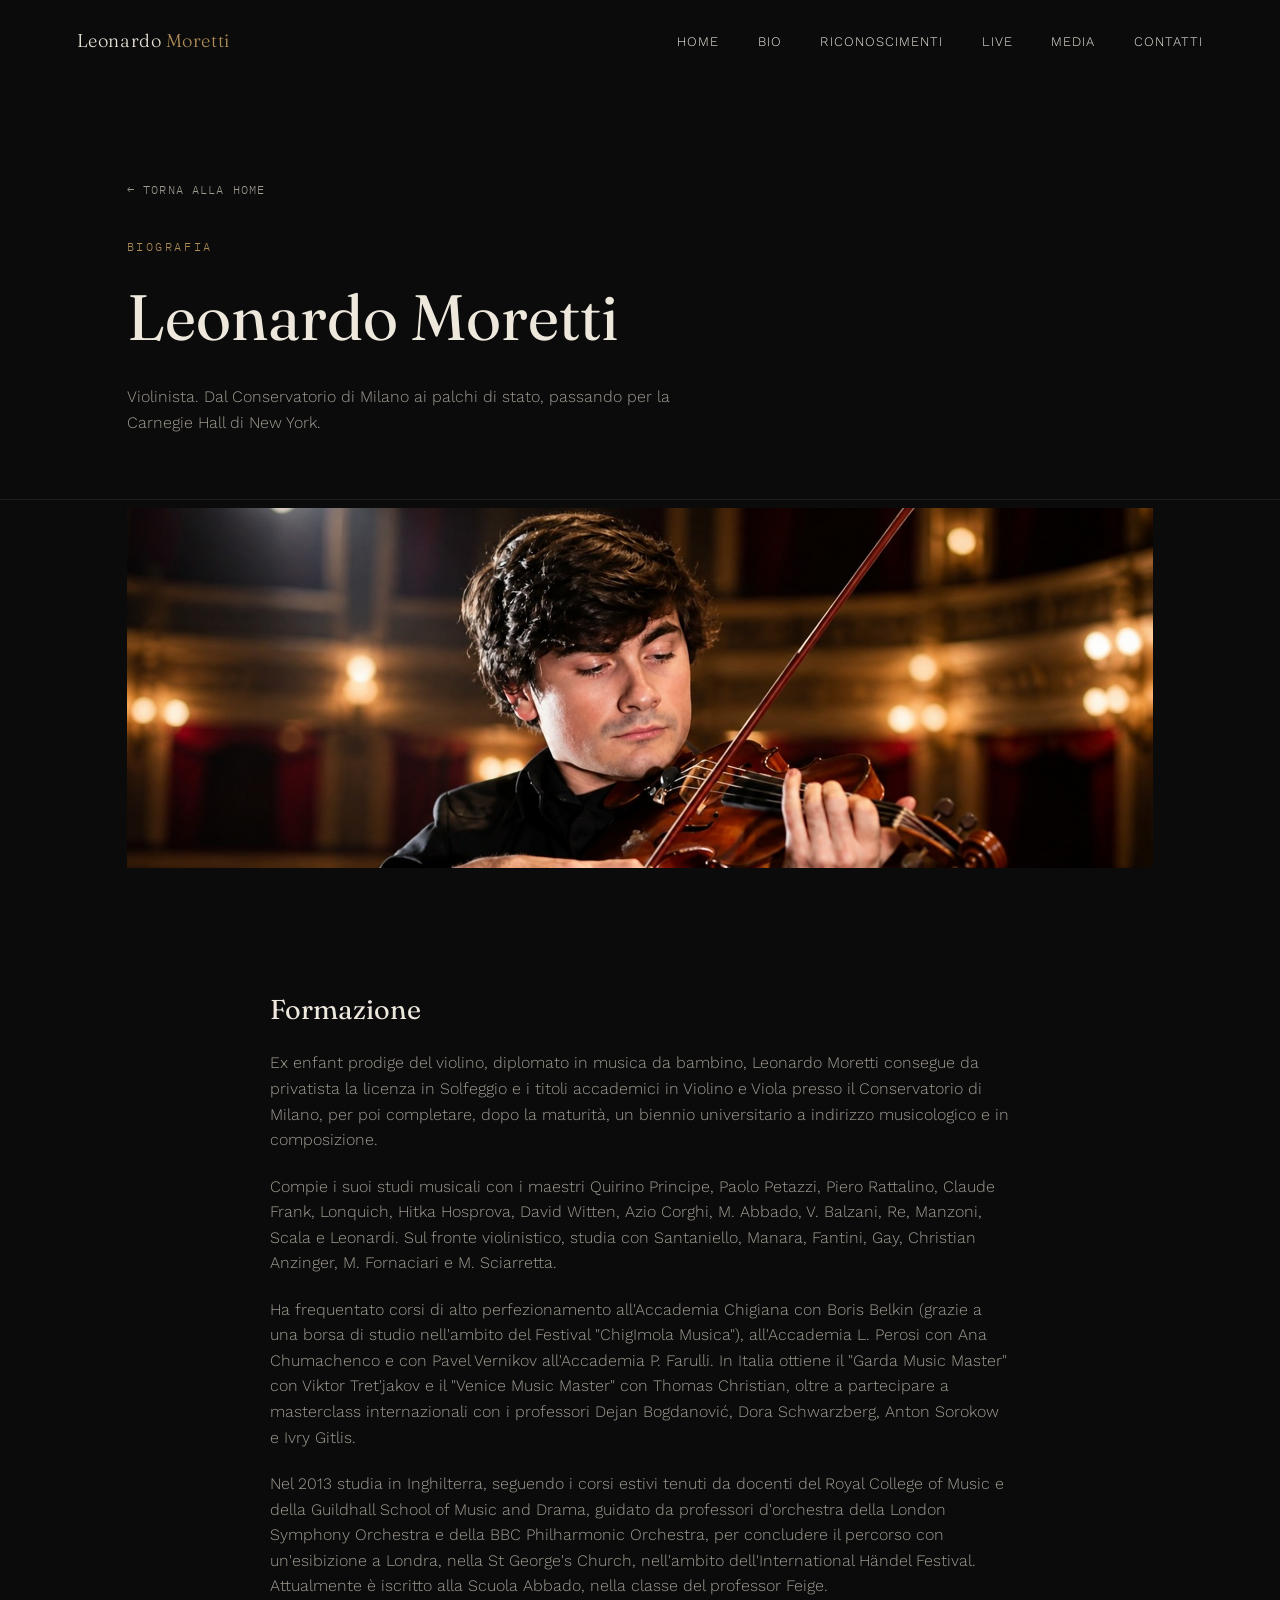
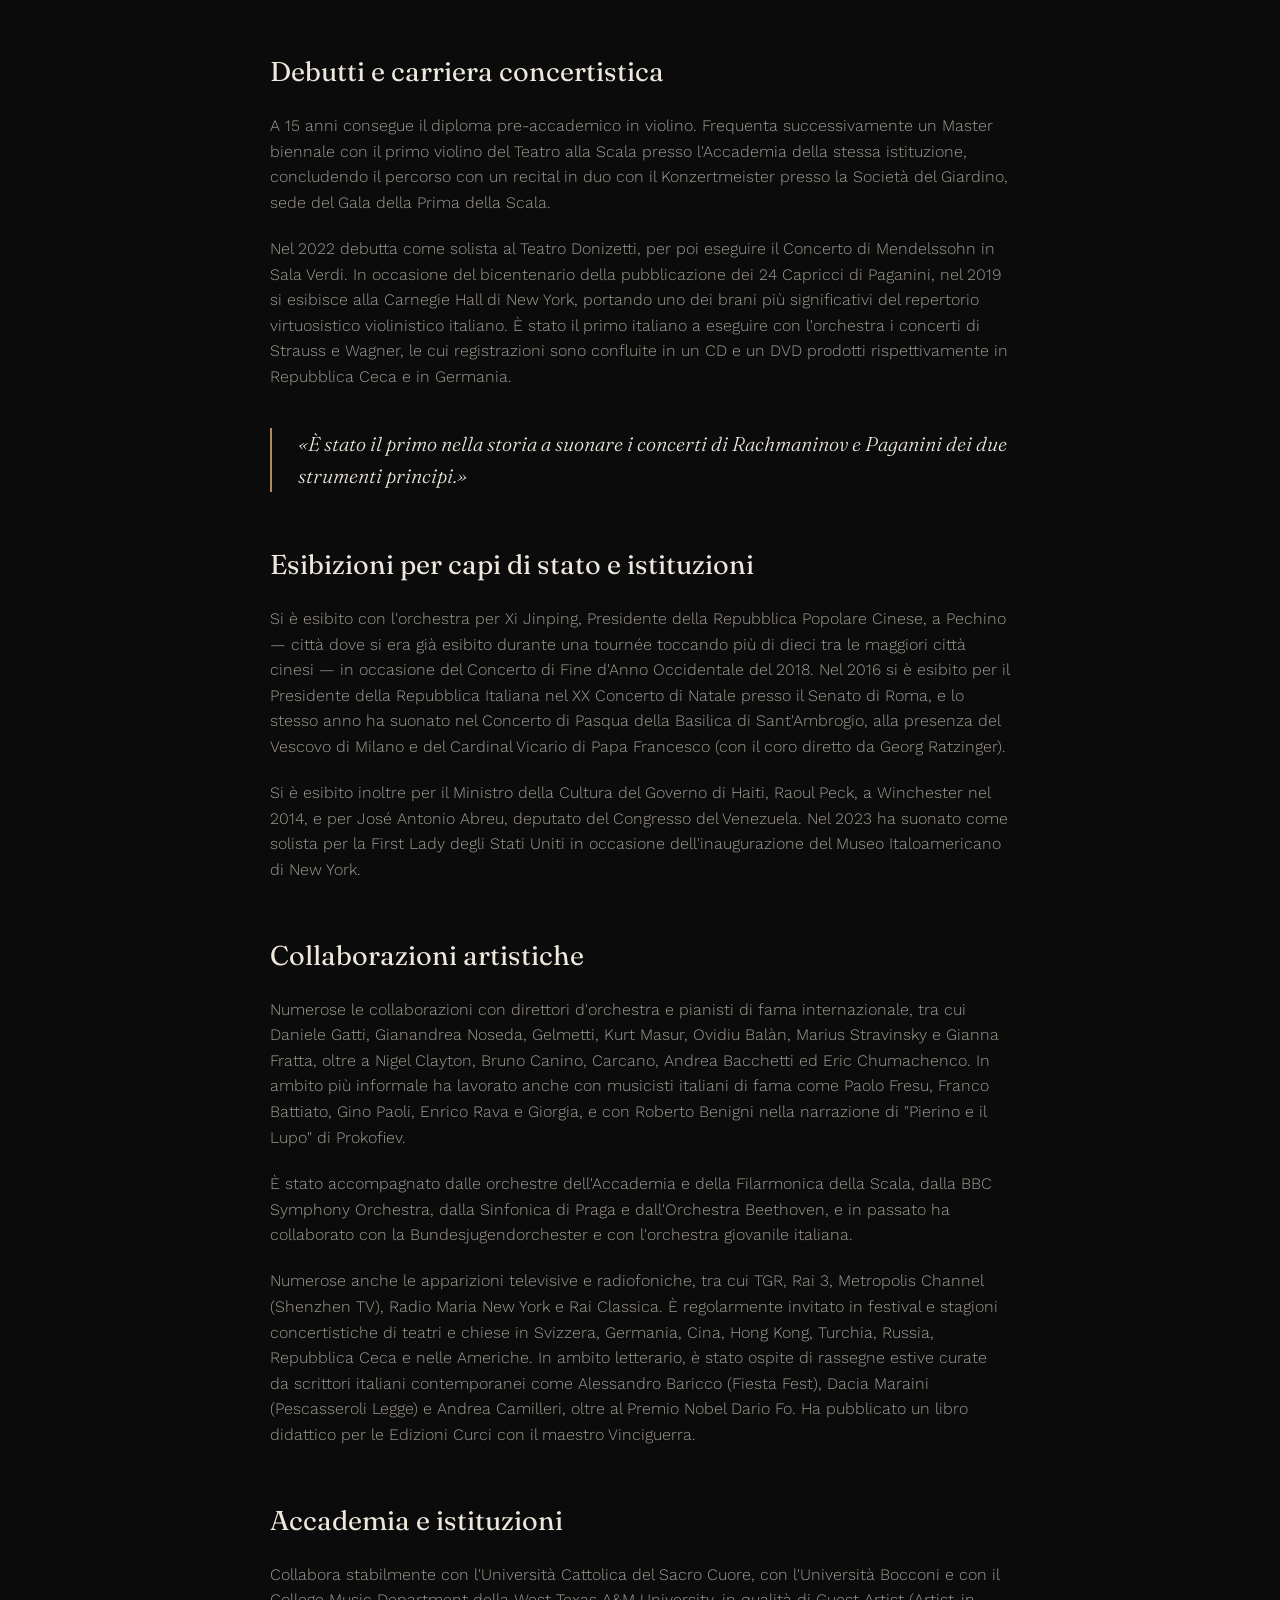
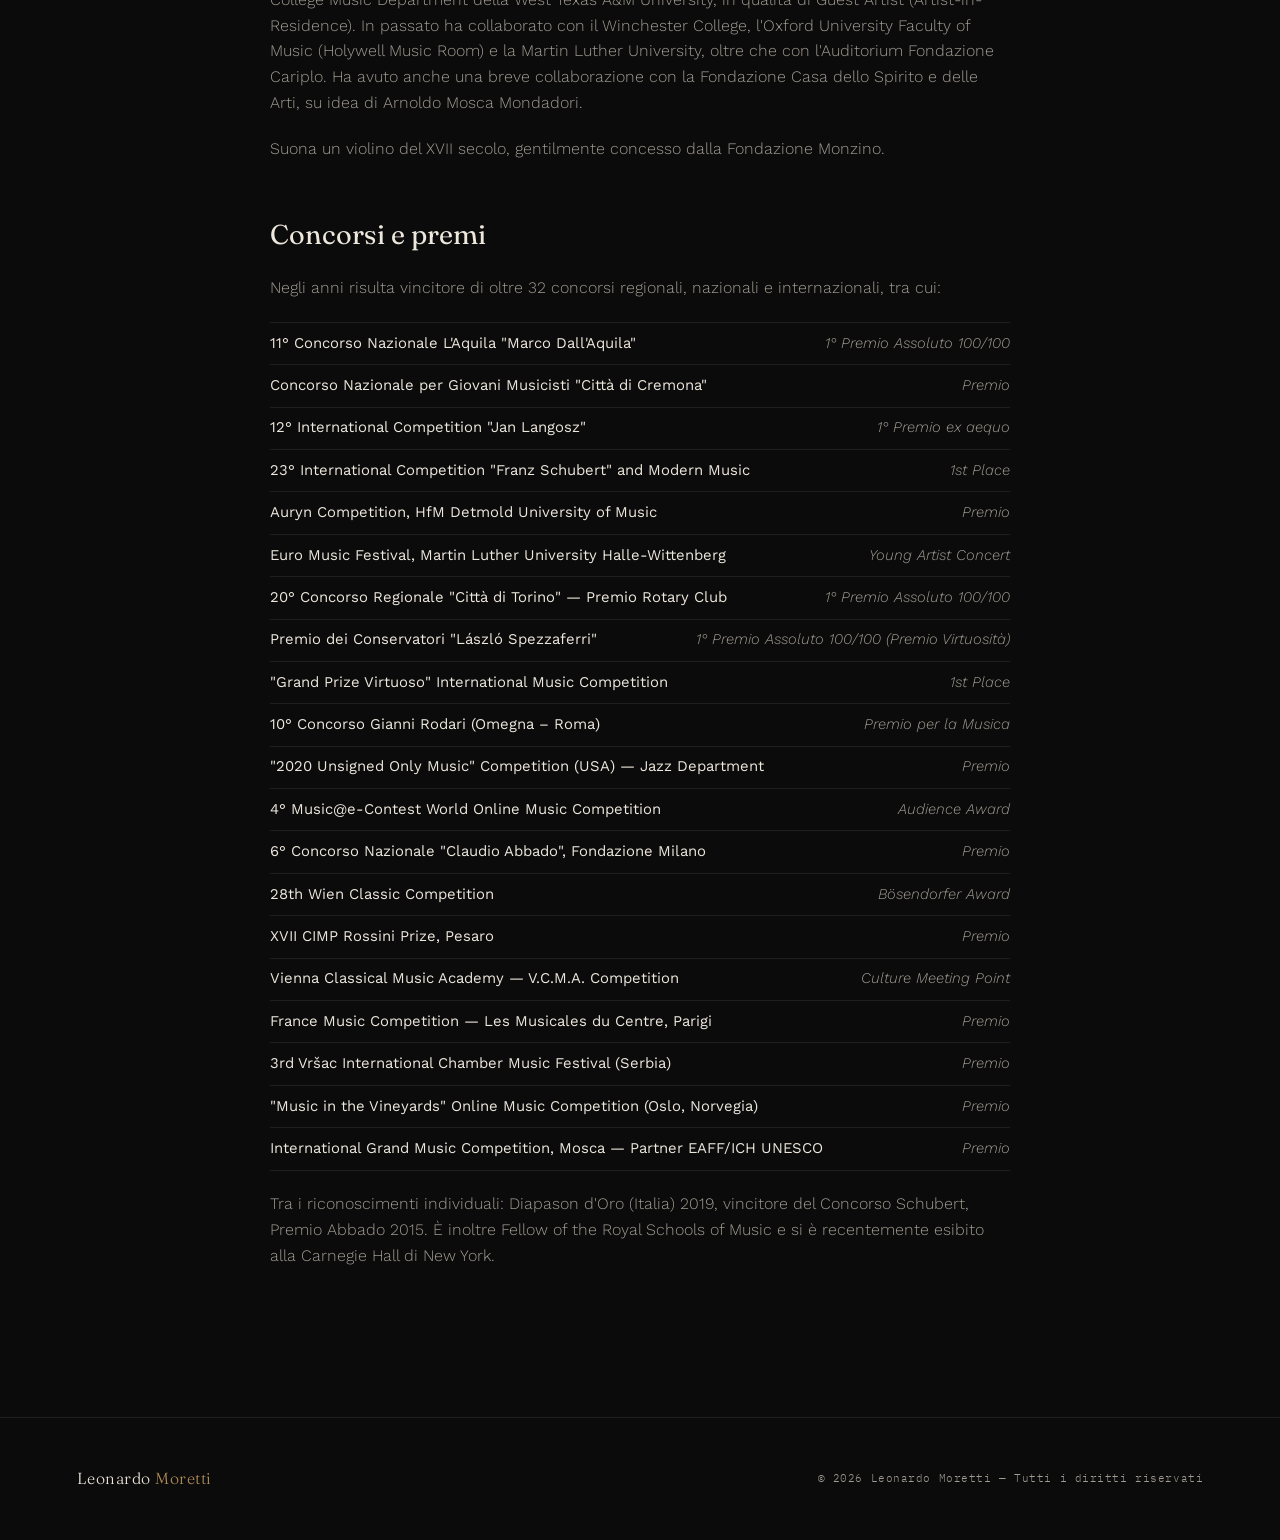
==== commit 2446f7bc: "Aggiungo banner immagine alla pagina Biografia completa" ====
--- a/biografia.html
+++ b/biografia.html
@@ -39,6 +39,10 @@
       <p>Violinista. Dal Conservatorio di Milano ai palchi di stato, passando per la Carnegie Hall di New York.</p>
     </div>
   </section>
+
+  <div class="wrap">
+    <img src="img/biografia-banner.jpg" alt="Leonardo Moretti con il violino" style="width:100%; height:auto; display:block; margin:0.5rem 0 2.5rem;">
+  </div>
 
   <article class="bio-article wrap">
 
